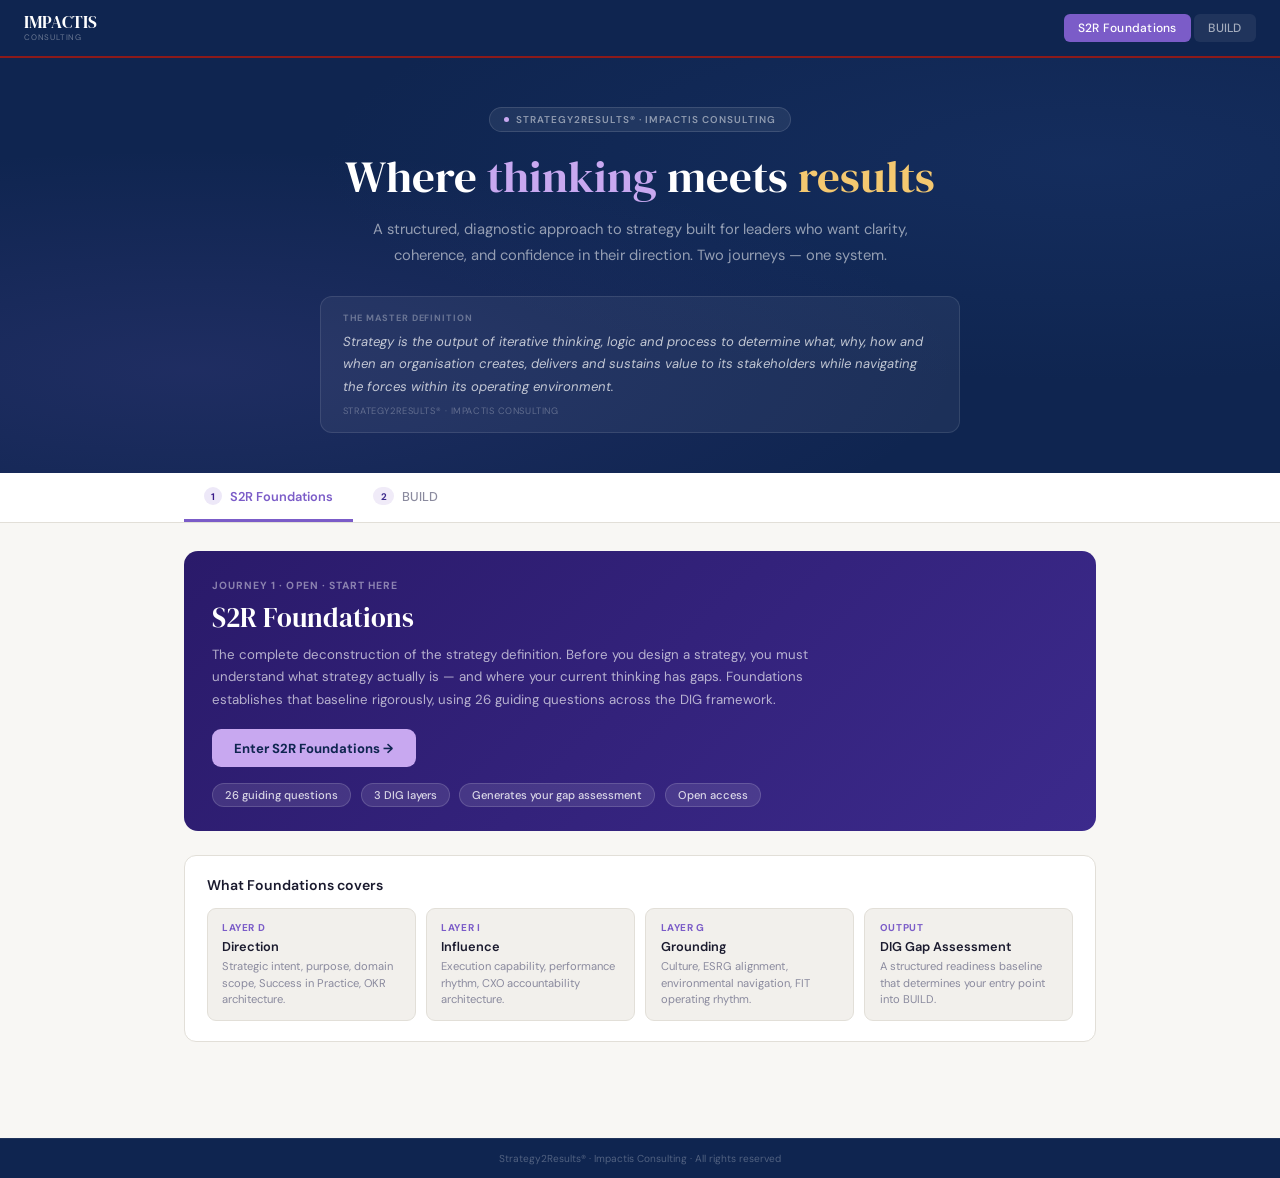
==== index.html @ a7347ee1 "Update index.html" ====
<!DOCTYPE html>
<html lang="en">
<head>
<meta charset="UTF-8">
<meta name="viewport" content="width=device-width, initial-scale=1.0">
<title>Strategy2Results® | Impactis Consulting</title>
<link rel="preconnect" href="https://fonts.googleapis.com">
<link href="https://fonts.googleapis.com/css2?family=DM+Sans:ital,opsz,wght@0,9..40,300;0,9..40,400;0,9..40,500;0,9..40,600;1,9..40,400&family=DM+Serif+Display&display=swap" rel="stylesheet">
<style>
:root{
  --navy:#1B3F7A;--navy-dk:#0F2550;--red:#8C1A1A;
  --bg:#F8F7F4;--surf:#FFFFFF;--surf2:#F2F0EC;
  --bdr:#E2DFD8;--bdr2:#CCC9C0;
  --tx:#1A1A2E;--tx2:#4A4A5E;--tx3:#8A8A9E;
  --build-bg:#F0EBF8;--build-bd:#9B8FD8;--build-tx:#3C2A8C;
  --found:#7B5CC8;
}
*{box-sizing:border-box;margin:0;padding:0}
body{font-family:'DM Sans',sans-serif;background:var(--bg);color:var(--tx);min-height:100vh}

/* ── NAV ── */
.nav{background:var(--navy-dk);padding:0 1.5rem;display:flex;align-items:center;justify-content:space-between;height:58px;border-bottom:2px solid var(--red);position:sticky;top:0;z-index:100}
.brand{font-family:'DM Serif Display',serif;font-size:1.05rem;color:#fff;text-decoration:none;line-height:1.1}
.brand sub{font-size:.5rem;color:rgba(255,255,255,.38);text-transform:uppercase;letter-spacing:.1em;display:block;font-family:'DM Sans',sans-serif}
.nav-tabs{display:flex;gap:3px}
.nav-tab{padding:.38rem .9rem;border:none;background:rgba(255,255,255,.07);color:rgba(255,255,255,.6);font-family:'DM Sans',sans-serif;font-size:.75rem;font-weight:500;cursor:pointer;border-radius:6px;transition:all .2s;letter-spacing:.02em}
.nav-tab:hover{background:rgba(255,255,255,.13);color:#fff}
.nav-tab.active{background:var(--build-bd);color:#fff}
.nav-tab.active.found{background:var(--found)}

/* ── HERO ── */
.hero{background:var(--navy-dk);padding:3rem 1.5rem 2.5rem;text-align:center;position:relative;overflow:hidden}
.hero::before{content:'';position:absolute;inset:0;background:radial-gradient(ellipse at 15% 75%,rgba(123,92,200,.15) 0%,transparent 50%),radial-gradient(ellipse at 85% 25%,rgba(44,80,153,.18) 0%,transparent 50%)}
.hero-inner{max-width:700px;margin:0 auto;position:relative;z-index:1}
.eyebrow{display:inline-flex;align-items:center;gap:7px;background:rgba(255,255,255,.07);border:1px solid rgba(255,255,255,.12);border-radius:30px;padding:.3rem .9rem;margin-bottom:1.2rem}
.eyebrow span{font-size:.62rem;font-weight:600;letter-spacing:.1em;text-transform:uppercase;color:rgba(255,255,255,.5)}
.edot{width:5px;height:5px;border-radius:50%;background:#C8A8F0;animation:pulse 2s infinite}
@keyframes pulse{0%,100%{opacity:1}50%{opacity:.25}}
.hero h1{font-family:'DM Serif Display',serif;font-size:clamp(1.8rem,4.5vw,2.8rem);color:#fff;line-height:1.18;margin-bottom:.85rem;font-weight:400}
.hero h1 em{color:#C8A8F0;font-style:normal}
.hero h1 strong{color:#F4C870;font-weight:400}
.hero-sub{font-size:.92rem;color:rgba(255,255,255,.55);line-height:1.72;max-width:560px;margin:0 auto 1.75rem}
.hero-def{background:rgba(255,255,255,.055);border:1px solid rgba(255,255,255,.1);border-radius:12px;padding:.95rem 1.35rem;max-width:640px;margin:0 auto;text-align:left}
.def-lbl{font-size:.57rem;font-weight:700;text-transform:uppercase;letter-spacing:.1em;color:rgba(255,255,255,.32);margin-bottom:.4rem}
.def-txt{font-size:.82rem;color:rgba(255,255,255,.72);line-height:1.72;font-style:italic}
.def-cite{font-size:.58rem;color:rgba(255,255,255,.28);margin-top:.4rem;text-transform:uppercase;letter-spacing:.06em}

/* ── JOURNEY SWITCHER ── */
.journey-bar{background:var(--surf);border-bottom:1px solid var(--bdr);position:sticky;top:58px;z-index:90}
.journey-bar-inner{max-width:960px;margin:0 auto;display:flex;gap:0;padding:0 1.5rem}
.jbar-btn{padding:.9rem 1.25rem;font-family:'DM Sans',sans-serif;font-size:.8rem;font-weight:500;color:var(--tx3);cursor:pointer;border:none;background:none;border-bottom:3px solid transparent;transition:all .2s;display:flex;align-items:center;gap:.5rem}
.jbar-btn:hover{color:var(--tx2)}
.jbar-btn.active-f{color:var(--found);border-bottom-color:var(--found);font-weight:600}
.jbar-btn.active-b{color:var(--build-tx);border-bottom-color:var(--build-bd);font-weight:600}
.jbar-pip{font-size:.6rem;font-weight:700;padding:.15rem .45rem;border-radius:10px}
.pip-f{background:#EDE8F8;color:#3A1A8A}
.pip-b{background:var(--build-bg);color:var(--build-tx)}

/* ── PAGES ── */
.page{display:none}.page.active{display:block}
.main{max-width:960px;margin:0 auto;padding:1.75rem 1.5rem 5rem}

/* ── FOUNDATIONS PAGE ── */
.found-hero{background:linear-gradient(135deg,#2A1A6A,#3C2A8C);border-radius:14px;padding:1.75rem 1.75rem 1.5rem;color:#fff;margin-bottom:1.5rem}
.found-hero-lbl{font-size:.65rem;font-weight:700;text-transform:uppercase;letter-spacing:.1em;color:rgba(255,255,255,.45);margin-bottom:.4rem}
.found-hero-h{font-family:'DM Serif Display',serif;font-size:1.7rem;margin-bottom:.5rem}
.found-hero-p{font-size:.83rem;color:rgba(255,255,255,.65);line-height:1.7;max-width:620px;margin-bottom:1.1rem}
.found-enter-btn{display:inline-flex;align-items:center;gap:.4rem;background:#C8A8F0;color:#0F2550;border:none;border-radius:9px;padding:.65rem 1.4rem;font-family:'DM Sans',sans-serif;font-size:.82rem;font-weight:700;cursor:pointer;text-decoration:none;transition:all .18s}
.found-enter-btn:hover{background:#fff;transform:translateY(-1px)}
.found-stats{display:flex;gap:.6rem;flex-wrap:wrap;margin-top:1rem}
.fstat{background:rgba(255,255,255,.1);border:1px solid rgba(255,255,255,.15);color:rgba(255,255,255,.8);padding:.25rem .75rem;border-radius:20px;font-size:.7rem;font-weight:500}

.found-what{background:var(--surf);border:1px solid var(--bdr);border-radius:12px;padding:1.25rem 1.35rem;margin-bottom:1rem}
.found-what-title{font-size:.88rem;font-weight:600;color:var(--tx);margin-bottom:.85rem}
.found-modules{display:grid;grid-template-columns:repeat(auto-fill,minmax(200px,1fr));gap:.65rem}
.fmod{background:var(--surf2);border:1px solid var(--bdr);border-radius:9px;padding:.75rem .9rem}
.fmod-num{font-size:.62rem;font-weight:700;color:var(--found);letter-spacing:.06em;text-transform:uppercase;margin-bottom:.25rem}
.fmod-title{font-size:.8rem;font-weight:600;color:var(--tx);margin-bottom:.2rem}
.fmod-desc{font-size:.7rem;color:var(--tx3);line-height:1.5}

/* ── BUILD PAGE ── */
.build-hero{background:linear-gradient(135deg,var(--navy-dk) 0%,#1C2E6B 55%,#2A1A5A 100%);border-radius:14px;padding:1.75rem 1.75rem 1.5rem;color:#fff;margin-bottom:1.5rem}
.build-hero-lbl{font-size:.65rem;font-weight:700;text-transform:uppercase;letter-spacing:.1em;color:var(--build-bd);margin-bottom:.4rem}
.build-hero-h{font-family:'DM Serif Display',serif;font-size:1.7rem;margin-bottom:.5rem}
.build-hero-h em{color:#C4B4F8;font-style:normal}
.build-hero-p{font-size:.83rem;color:rgba(255,255,255,.62);line-height:1.7;max-width:620px;margin-bottom:1rem}
.build-stats{display:flex;gap:.6rem;flex-wrap:wrap}
.bstat{background:rgba(255,255,255,.07);border:1px solid rgba(255,255,255,.13);color:rgba(255,255,255,.8);padding:.25rem .75rem;border-radius:20px;font-size:.7rem;font-weight:500}

.progress-wrap{background:var(--surf);border:1px solid var(--bdr);border-radius:10px;padding:.8rem 1.1rem;margin-bottom:1.75rem;display:flex;align-items:center;gap:1rem;flex-wrap:wrap}
.pb-label{font-size:.75rem;font-weight:600;color:var(--tx);white-space:nowrap}
.pb-track{flex:1;min-width:120px;height:7px;background:var(--bdr2);border-radius:4px;overflow:hidden}
.pb-fill{height:100%;background:var(--build-bd);border-radius:4px;width:9%}
.pb-stat{font-size:.72rem;color:var(--tx3);white-space:nowrap}

.camp-block{margin-bottom:2.25rem}
.camp-hdr{display:flex;align-items:center;gap:.85rem;margin-bottom:.9rem;padding-bottom:.6rem;border-bottom:2px solid var(--bdr)}
.camp-num{width:32px;height:32px;border-radius:50%;display:flex;align-items:center;justify-content:center;font-family:'DM Serif Display',serif;font-size:1rem;flex-shrink:0}
.c1 .camp-num{background:var(--build-bg);color:var(--build-tx);border:2px solid var(--build-bd)}
.c2 .camp-num{background:#E8F0FF;color:#1A3A8A;border:2px solid #5A80D0}
.c3 .camp-num{background:#E8F8F0;color:#0A4A2A;border:2px solid #2AB07A}
.camp-name{font-family:'DM Serif Display',serif;font-size:1.1rem;color:var(--tx)}
.camp-meta{font-size:.7rem;color:var(--tx3);margin-top:2px}
.camp-tag{font-size:.62rem;font-weight:700;padding:.16rem .48rem;border-radius:9px;margin-left:.45rem;vertical-align:middle}
.c1 .camp-tag{background:var(--build-bg);color:var(--build-tx);border:1px solid var(--build-bd)}
.c2 .camp-tag{background:#E8F0FF;color:#1A3A8A;border:1px solid #5A80D0}
.c3 .camp-tag{background:#E8F8F0;color:#0A4A2A;border:1px solid #2AB07A}

.lens-grid{display:grid;grid-template-columns:repeat(auto-fill,minmax(195px,1fr));gap:.7rem}
.lens-card{background:var(--surf);border:1px solid var(--bdr);border-radius:11px;padding:.95rem 1rem;transition:all .2s;position:relative;overflow:hidden;border-top:3px solid var(--bdr2);text-decoration:none;display:block}
.lens-card.active{border-top-color:var(--build-bd);cursor:pointer}
.lens-card.active:hover{border-color:var(--build-bd);transform:translateY(-2px);box-shadow:0 5px 16px rgba(60,42,140,.11)}
.lens-card.coming{opacity:.48;cursor:default;pointer-events:none}
.lc-num{font-size:.6rem;font-weight:700;color:var(--tx3);letter-spacing:.07em;text-transform:uppercase;margin-bottom:.28rem}
.lens-card.active .lc-num{color:var(--build-bd)}
.lc-title{font-size:.85rem;font-weight:600;color:var(--tx);margin-bottom:.25rem;line-height:1.3}
.lc-desc{font-size:.7rem;color:var(--tx3);line-height:1.5;margin-bottom:.6rem}
.lc-arcs{display:flex;gap:3px;flex-wrap:wrap;margin-bottom:.5rem}
.lc-arc{font-size:.58rem;font-weight:600;padding:.13rem .38rem;border-radius:7px;background:var(--surf2);color:var(--tx3);border:1px solid var(--bdr)}
.lens-card.active .lc-arc{background:var(--build-bg);color:var(--build-tx);border-color:var(--build-bd)}
.lc-action{font-size:.7rem;font-weight:600;color:var(--build-tx)}
.lc-coming{font-size:.68rem;color:var(--tx3);font-style:italic}

footer{background:var(--navy-dk);color:rgba(255,255,255,.28);text-align:center;padding:.8rem;font-size:.63rem;border-top:1px solid rgba(255,255,255,.07)}
</style>
</head>
<body>

<!-- NAV -->
<nav class="nav">
  <a class="brand" href="index.html">IMPACTIS <sub>Consulting</sub></a>
  <div class="nav-tabs">
    <button class="nav-tab found active" onclick="showJourney('foundations')">S2R Foundations</button>
    <button class="nav-tab" onclick="showJourney('build')">BUILD</button>
  </div>
</nav>

<!-- HERO -->
<section class="hero">
  <div class="hero-inner">
    <div class="eyebrow"><div class="edot"></div><span>Strategy2Results® · Impactis Consulting</span></div>
    <h1>Where <em>thinking</em> meets <strong>results</strong></h1>
    <p class="hero-sub">A structured, diagnostic approach to strategy built for leaders who want clarity, coherence, and confidence in their direction. Two journeys — one system.</p>
    <div class="hero-def">
      <div class="def-lbl">The Master Definition</div>
      <div class="def-txt">Strategy is the output of iterative thinking, logic and process to determine what, why, how and when an organisation creates, delivers and sustains value to its stakeholders while navigating the forces within its operating environment.</div>
      <div class="def-cite">Strategy2Results® · Impactis Consulting</div>
    </div>
  </div>
</section>

<!-- JOURNEY SWITCHER BAR -->
<div class="journey-bar">
  <div class="journey-bar-inner">
    <button class="jbar-btn active-f" id="jbar-f" onclick="showJourney('foundations')">
      <span class="jbar-pip pip-f">1</span> S2R Foundations
    </button>
    <button class="jbar-btn" id="jbar-b" onclick="showJourney('build')">
      <span class="jbar-pip pip-b">2</span> BUILD
    </button>
  </div>
</div>

<!-- FOUNDATIONS PAGE -->
<div class="page active" id="page-foundations">
  <div class="main">

    <div class="found-hero">
      <div class="found-hero-lbl">Journey 1 · Open · Start Here</div>
      <div class="found-hero-h">S2R Foundations</div>
      <div class="found-hero-p">The complete deconstruction of the strategy definition. Before you design a strategy, you must understand what strategy actually is — and where your current thinking has gaps. Foundations establishes that baseline rigorously, using 26 guiding questions across the DIG framework.</div>
      <a class="found-enter-btn" href="Strategy_Foundation_Diagnostics__29_.html">Enter S2R Foundations →</a>
      <div class="found-stats">
        <span class="fstat">26 guiding questions</span>
        <span class="fstat">3 DIG layers</span>
        <span class="fstat">Generates your gap assessment</span>
        <span class="fstat">Open access</span>
      </div>
    </div>

    <div class="found-what">
      <div class="found-what-title">What Foundations covers</div>
      <div class="found-modules">
        <div class="fmod"><div class="fmod-num">Layer D</div><div class="fmod-title">Direction</div><div class="fmod-desc">Strategic intent, purpose, domain scope, Success in Practice, OKR architecture.</div></div>
        <div class="fmod"><div class="fmod-num">Layer I</div><div class="fmod-title">Influence</div><div class="fmod-desc">Execution capability, performance rhythm, CXO accountability architecture.</div></div>
        <div class="fmod"><div class="fmod-num">Layer G</div><div class="fmod-title">Grounding</div><div class="fmod-desc">Culture, ESRG alignment, environmental navigation, FIT operating rhythm.</div></div>
        <div class="fmod"><div class="fmod-num">Output</div><div class="fmod-title">DIG Gap Assessment</div><div class="fmod-desc">A structured readiness baseline that determines your entry point into BUILD.</div></div>
      </div>
    </div>

  </div>
</div>

<!-- BUILD PAGE -->
<div class="page" id="page-build">
  <div class="main">

    <div class="build-hero">
      <div class="build-hero-lbl">Journey 2 · Client Access</div>
      <div class="build-hero-h"><em>Build</em> your strategy. Lens by lens.</div>
      <div class="build-hero-p">Three Base Camps. Eleven structured lenses. Each lens builds on the last — from aligning your leadership team through to grounding your strategy for durable execution. You cannot skip a lens. You can only move forward by completing the one you are in.</div>
      <div class="build-stats">
        <span class="bstat">⛺ 3 Base Camps</span>
        <span class="bstat">🔭 11 Lenses</span>
        <span class="bstat">⏱ 2 full days</span>
        <span class="bstat">👥 Full CXO team required</span>
      </div>
    </div>

    <div class="progress-wrap">
      <span class="pb-label">Your BUILD progress</span>
      <div class="pb-track"><div class="pb-fill"></div></div>
      <span class="pb-stat">1 of 11 lenses active</span>
    </div>

    <!-- CAMP 1 -->
    <div class="lens-grid">

<a class="lens-card active" href="lens_01_heartmind.html">
  <div class="lc-num">Lens 01</div>
  <div class="lc-title">Aligning Heart & Mind</div>
  <div class="lc-desc">Team behavioural DNA, climate diagnostic, and alignment architecture.</div>
  <div class="lc-action">Enter lens →</div>
</a>

<a class="lens-card active" href="lens_02_sip_visioning.html">
  <div class="lc-num">Lens 02</div>
  <div class="lc-title">Visioning & Success in Practice (SiP)</div>
  <div class="lc-desc">Strategic intent and future operating reality.</div>
</a>

<a class="lens-card active" href="lens_03_kiss_okr.html">
  <div class="lc-num">Lens 03</div>
  <div class="lc-title">KISS Mapping & OKR Definition</div>
  <div class="lc-desc">Strategic priorities and OKR architecture.</div>
</a>

<a class="lens-card active" href="lens_04_okr_integrity.html">
  <div class="lc-num">Lens 04</div>
  <div class="lc-title">OKR Integrity Filtering</div>
  <div class="lc-desc">Validate strategic coherence and viability.</div>
</a>

</div>

    <!-- CAMP 2 -->
    <div class="lens-grid">

<a class="lens-card active" href="lens_05_strategic_unclogging.html">
  <div class="lc-num">Lens 05</div>
  <div class="lc-title">Strategic Unclogging</div>
</a>

<a class="lens-card active" href="lens_06_performance_management.html">
  <div class="lc-num">Lens 06</div>
  <div class="lc-title">Performance Management Setup</div>
</a>

<a class="lens-card active" href="lens_07_expectations.html">
  <div class="lc-num">Lens 07</div>
  <div class="lc-title">Establishing Expectations</div>
</a>

<a class="lens-card active" href="lens_08_accountability.html">
  <div class="lc-num">Lens 08</div>
  <div class="lc-title">Leadership Accountability</div>
</a>

</div>

    <!-- CAMP 3 -->
    <div class="camp-block c3">
      <div class="camp-hdr">
        <div class="camp-num">3</div>
        <div>
          <div class="camp-name">Base Camp 3: Grounding <span class="camp-tag"> · 3 lenses</span></div>
          <div class="camp-meta">What makes this durable — and what threatens it?</div>
        </div>
      </div>
      <div class="lens-grid">
        <div class="lens-card coming"><div class="lc-num">Lens 09</div><div class="lc-title">Risk & Stress Testing</div><div class="lc-desc">Where the strategy breaks under pressure.</div><div class="lc-coming">Coming</div></div>
        <div class="lens-card coming"><div class="lc-num">Lens 10</div><div class="lc-title">Communication Design</div><div class="lc-desc">Cascade architecture and white space mapping.</div><div class="lc-coming">Coming</div></div>
        <div class="lens-card coming"><div class="lc-num">Lens 11</div><div class="lc-title">Grounding Plan</div><div class="lc-desc">Culture, ESRG, and FIT operating rhythm.</div><div class="lc-coming">Coming</div></div>
      </div>
    </div>

  </div>
</div>

<footer>Strategy2Results® · Impactis Consulting · All rights reserved</footer>

<script>
function showJourney(j){
  // pages
  document.getElementById('page-foundations').classList.toggle('active',j==='foundations');
  document.getElementById('page-build').classList.toggle('active',j==='build');
  // bar buttons
  var bf=document.getElementById('jbar-f');
  var bb=document.getElementById('jbar-b');
  bf.className='jbar-btn'+(j==='foundations'?' active-f':'');
  bb.className='jbar-btn'+(j==='build'?' active-b':'');
  // nav tabs
  document.querySelectorAll('.nav-tab').forEach(function(t,i){
    t.classList.remove('active');
    if(i===0&&j==='foundations')t.classList.add('active','found');
    if(i===1&&j==='build')t.classList.add('active');
  });
  window.scrollTo({top:0,behavior:'smooth'});
}
</script>
</body>
</html>
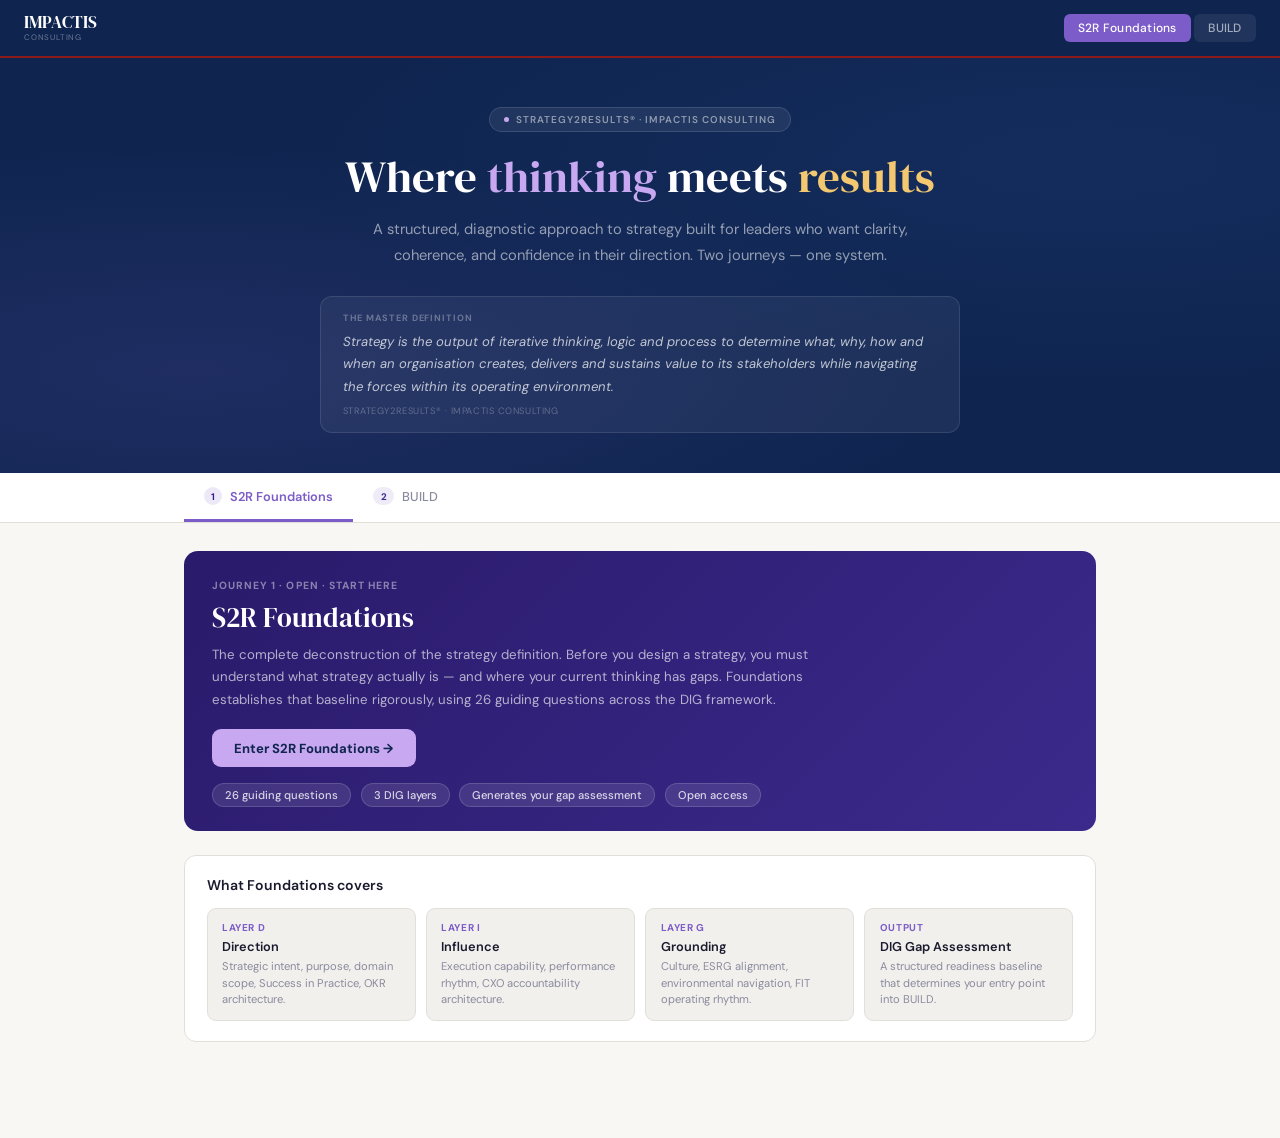
==== commit 7029f88c: "Update index.html" ====
--- a/index.html
+++ b/index.html
@@ -269,22 +269,23 @@
 </div>
 
     <!-- CAMP 3 -->
-    <div class="camp-block c3">
-      <div class="camp-hdr">
-        <div class="camp-num">3</div>
-        <div>
-          <div class="camp-name">Base Camp 3: Grounding <span class="camp-tag"> · 3 lenses</span></div>
-          <div class="camp-meta">What makes this durable — and what threatens it?</div>
-        </div>
-      </div>
-      <div class="lens-grid">
-        <div class="lens-card coming"><div class="lc-num">Lens 09</div><div class="lc-title">Risk & Stress Testing</div><div class="lc-desc">Where the strategy breaks under pressure.</div><div class="lc-coming">Coming</div></div>
-        <div class="lens-card coming"><div class="lc-num">Lens 10</div><div class="lc-title">Communication Design</div><div class="lc-desc">Cascade architecture and white space mapping.</div><div class="lc-coming">Coming</div></div>
-        <div class="lens-card coming"><div class="lc-num">Lens 11</div><div class="lc-title">Grounding Plan</div><div class="lc-desc">Culture, ESRG, and FIT operating rhythm.</div><div class="lc-coming">Coming</div></div>
-      </div>
-    </div>
-
-  </div>
+   <div class="lens-grid">
+
+<a class="lens-card active" href="lens_09_esrg_alignment.html">
+  <div class="lc-num">Lens 09</div>
+  <div class="lc-title">ESRG Alignment</div>
+</a>
+
+<a class="lens-card active" href="lens_10_culture_alignment.html">
+  <div class="lc-num">Lens 10</div>
+  <div class="lc-title">Culture Alignment</div>
+</a>
+
+<a class="lens-card active" href="lens_11_sustaining_performance.html">
+  <div class="lc-num">Lens 11</div>
+  <div class="lc-title">Sustaining Performance (FIT)</div>
+</a>
+
 </div>
 
 <footer>Strategy2Results® · Impactis Consulting · All rights reserved</footer>
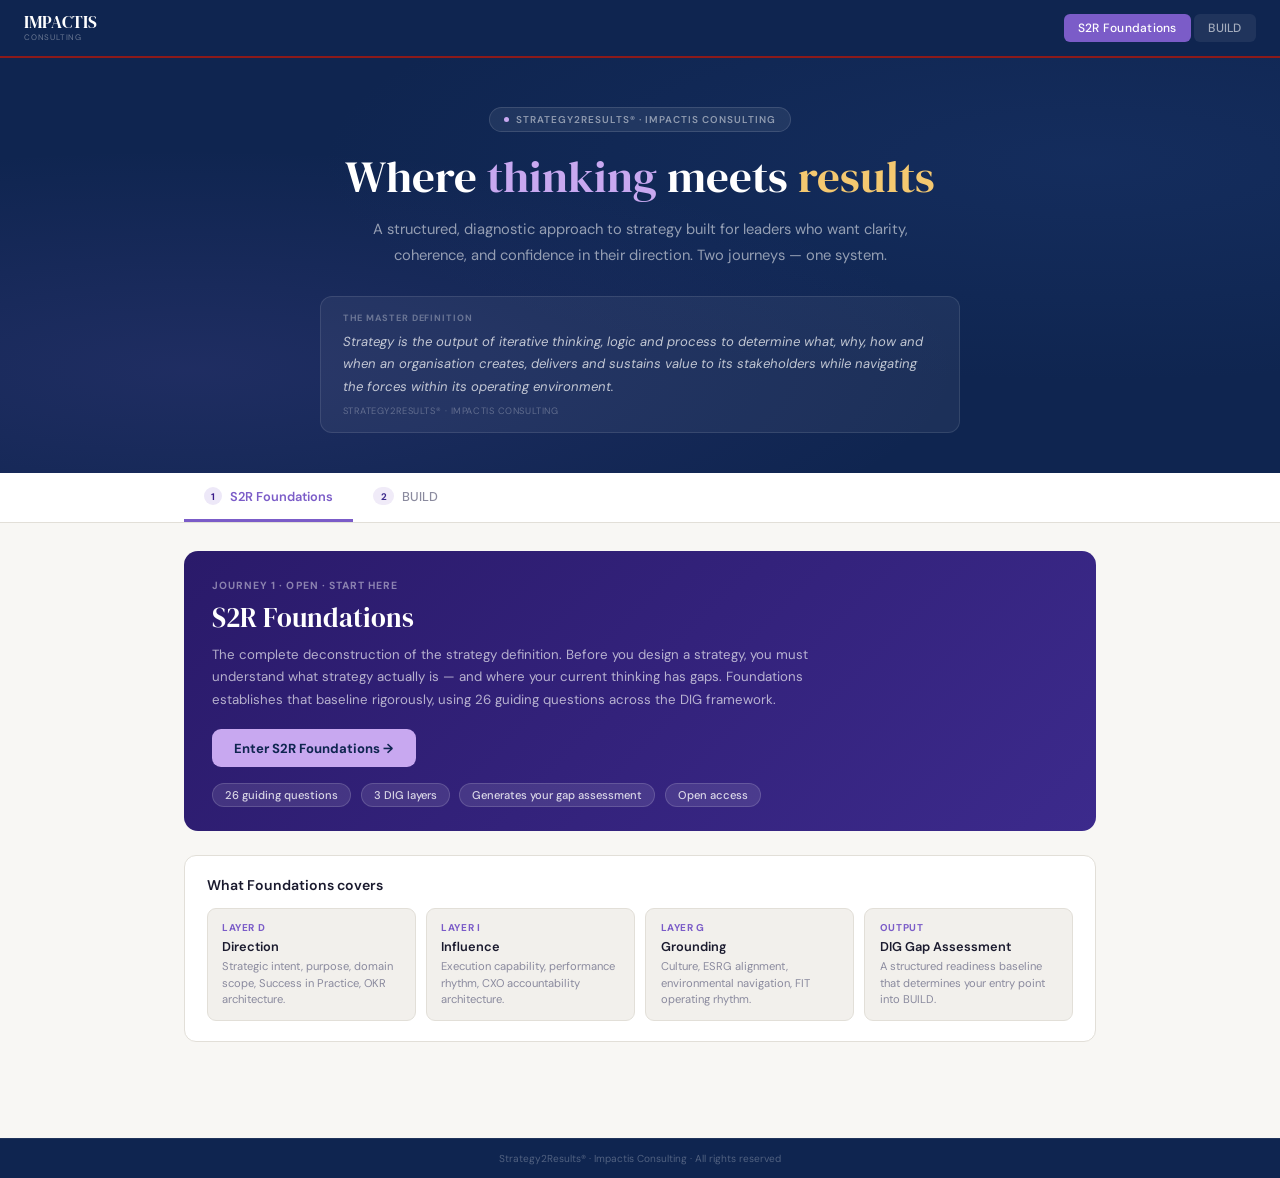
==== commit 879a2e9e: "Update index.html" ====
--- a/index.html
+++ b/index.html
@@ -214,78 +214,80 @@
     </div>
 
     <!-- CAMP 1 -->
-    <div class="lens-grid">
-
-<a class="lens-card active" href="lens_01_heartmind.html">
-  <div class="lc-num">Lens 01</div>
-  <div class="lc-title">Aligning Heart & Mind</div>
-  <div class="lc-desc">Team behavioural DNA, climate diagnostic, and alignment architecture.</div>
-  <div class="lc-action">Enter lens →</div>
-</a>
-
-<a class="lens-card active" href="lens_02_sip_visioning.html">
-  <div class="lc-num">Lens 02</div>
-  <div class="lc-title">Visioning & Success in Practice (SiP)</div>
-  <div class="lc-desc">Strategic intent and future operating reality.</div>
-</a>
-
-<a class="lens-card active" href="lens_03_kiss_okr.html">
-  <div class="lc-num">Lens 03</div>
-  <div class="lc-title">KISS Mapping & OKR Definition</div>
-  <div class="lc-desc">Strategic priorities and OKR architecture.</div>
-</a>
-
-<a class="lens-card active" href="lens_04_okr_integrity.html">
-  <div class="lc-num">Lens 04</div>
-  <div class="lc-title">OKR Integrity Filtering</div>
-  <div class="lc-desc">Validate strategic coherence and viability.</div>
-</a>
-
-</div>
+    <div class="camp-block c1">
+      <div class="camp-hdr">
+        <div class="camp-num">1</div>
+        <div>
+          <div class="camp-name">Base Camp 1: Direction <span class="camp-tag"> · 4 lenses</span></div>
+          <div class="camp-meta">Where are we going — and why does it matter?</div>
+        </div>
+      </div>
+      <div class="lens-grid">
+        <a class="lens-card active" href="lens_01_heartmind.html">
+          <div class="lc-num">Lens 01</div>
+          <div class="lc-title">Aligning Heart & Mind</div>
+          <div class="lc-desc">Team behavioural DNA, climate diagnostic, and alignment architecture.</div>
+          <div class="lc-arcs"><span class="lc-arc">Awareness</span><span class="lc-arc">Intelligence</span><span class="lc-arc">Extrapolating</span><span class="lc-arc">Converging</span></div>
+          <div class="lc-action">Enter lens →</div>
+        </a>
+        <div class="lens-card coming">
+          <div class="lc-num">Lens 02</div>
+          <div class="lc-title">Strategy Visioning & SiP</div>
+          <div class="lc-desc">Strategic intent, Success in Practice, and direction definition.</div>
+          <div class="lc-arcs"><span class="lc-arc">Awareness</span><span class="lc-arc">Intelligence</span><span class="lc-arc">Extrapolating</span><span class="lc-arc">Converging</span></div>
+          <div class="lc-coming">Building next</div>
+        </div>
+        <div class="lens-card coming">
+          <div class="lc-num">Lens 03</div>
+          <div class="lc-title">KISS Mapping & OKR Design</div>
+          <div class="lc-desc">Strategic priorities, trade-offs, and OKR architecture.</div>
+          <div class="lc-arcs"><span class="lc-arc">Awareness</span><span class="lc-arc">Intelligence</span><span class="lc-arc">Extrapolating</span><span class="lc-arc">Converging</span></div>
+          <div class="lc-coming">Coming</div>
+        </div>
+        <div class="lens-card coming">
+          <div class="lc-num">Lens 04</div>
+          <div class="lc-title">ABCV Integrity Check</div>
+          <div class="lc-desc">Ambition, Boldness, Coherence, and Value alignment audit.</div>
+          <div class="lc-arcs"><span class="lc-arc">Awareness</span><span class="lc-arc">Intelligence</span><span class="lc-arc">Extrapolating</span><span class="lc-arc">Converging</span></div>
+          <div class="lc-coming">Coming</div>
+        </div>
+      </div>
+    </div>
 
     <!-- CAMP 2 -->
-    <div class="lens-grid">
-
-<a class="lens-card active" href="lens_05_strategic_unclogging.html">
-  <div class="lc-num">Lens 05</div>
-  <div class="lc-title">Strategic Unclogging</div>
-</a>
-
-<a class="lens-card active" href="lens_06_performance_management.html">
-  <div class="lc-num">Lens 06</div>
-  <div class="lc-title">Performance Management Setup</div>
-</a>
-
-<a class="lens-card active" href="lens_07_expectations.html">
-  <div class="lc-num">Lens 07</div>
-  <div class="lc-title">Establishing Expectations</div>
-</a>
-
-<a class="lens-card active" href="lens_08_accountability.html">
-  <div class="lc-num">Lens 08</div>
-  <div class="lc-title">Leadership Accountability</div>
-</a>
-
-</div>
+    <div class="camp-block c2">
+      <div class="camp-hdr">
+        <div class="camp-num">2</div>
+        <div>
+          <div class="camp-name">Base Camp 2: Influence <span class="camp-tag"> · 4 lenses</span></div>
+          <div class="camp-meta">How do we deliver — and who owns what?</div>
+        </div>
+      </div>
+      <div class="lens-grid">
+        <div class="lens-card coming"><div class="lc-num">Lens 05</div><div class="lc-title">Stakeholder Mapping</div><div class="lc-desc">Power, influence, and engagement architecture.</div><div class="lc-coming">Coming</div></div>
+        <div class="lens-card coming"><div class="lc-num">Lens 06</div><div class="lc-title">Narrative & 4W Design</div><div class="lc-desc">Strategic narrative construction across all stakeholder layers.</div><div class="lc-coming">Coming</div></div>
+        <div class="lens-card coming"><div class="lc-num">Lens 07</div><div class="lc-title">Influence Architecture</div><div class="lc-desc">CXO expectations register and accountability design.</div><div class="lc-coming">Coming</div></div>
+        <div class="lens-card coming"><div class="lc-num">Lens 08</div><div class="lc-title">Change Levers</div><div class="lc-desc">Activation levers and performance management rhythm.</div><div class="lc-coming">Coming</div></div>
+      </div>
+    </div>
 
     <!-- CAMP 3 -->
-   <div class="lens-grid">
-
-<a class="lens-card active" href="lens_09_esrg_alignment.html">
-  <div class="lc-num">Lens 09</div>
-  <div class="lc-title">ESRG Alignment</div>
-</a>
-
-<a class="lens-card active" href="lens_10_culture_alignment.html">
-  <div class="lc-num">Lens 10</div>
-  <div class="lc-title">Culture Alignment</div>
-</a>
-
-<a class="lens-card active" href="lens_11_sustaining_performance.html">
-  <div class="lc-num">Lens 11</div>
-  <div class="lc-title">Sustaining Performance (FIT)</div>
-</a>
-
+    <div class="camp-block c3">
+      <div class="camp-hdr">
+        <div class="camp-num">3</div>
+        <div>
+          <div class="camp-name">Base Camp 3: Grounding <span class="camp-tag"> · 3 lenses</span></div>
+          <div class="camp-meta">What makes this durable — and what threatens it?</div>
+        </div>
+      </div>
+      <div class="lens-grid">
+        <div class="lens-card coming"><div class="lc-num">Lens 09</div><div class="lc-title">Risk & Stress Testing</div><div class="lc-desc">Where the strategy breaks under pressure.</div><div class="lc-coming">Coming</div></div>
+        <div class="lens-card coming"><div class="lc-num">Lens 10</div><div class="lc-title">Communication Design</div><div class="lc-desc">Cascade architecture and white space mapping.</div><div class="lc-coming">Coming</div></div>
+        <div class="lens-card coming"><div class="lc-num">Lens 11</div><div class="lc-title">Grounding Plan</div><div class="lc-desc">Culture, ESRG, and FIT operating rhythm.</div><div class="lc-coming">Coming</div></div>
+      </div>
+    </div>
+
+  </div>
 </div>
 
 <footer>Strategy2Results® · Impactis Consulting · All rights reserved</footer>
